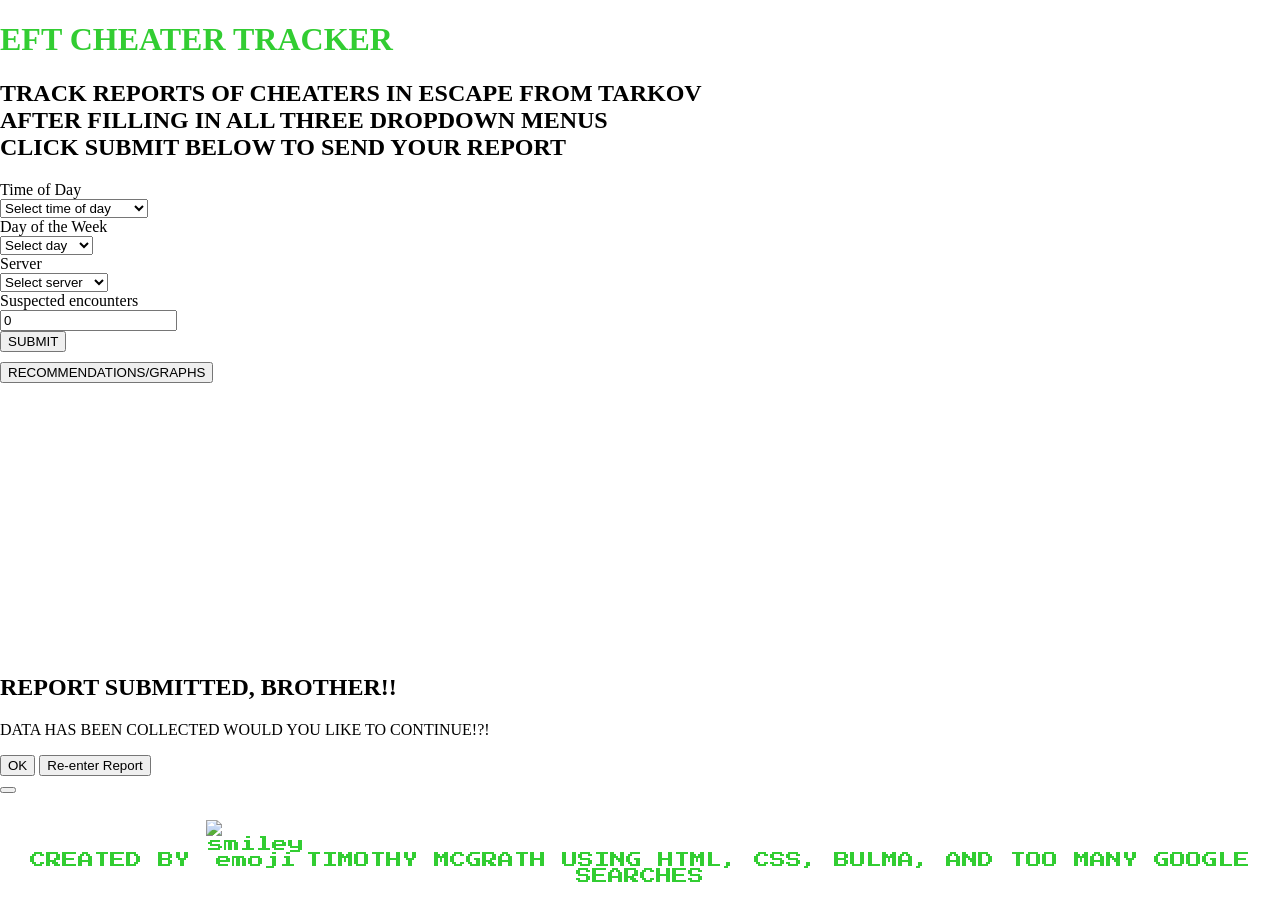
==== index.html @ 5a9f6b07 "Tushonka rebuild and save point" ====
<!DOCTYPE html>
<html lang="en">
  <head>
    <meta charset="UTF-8">
    <meta name="viewport" content="width=device-width, initial-scale=1.0">
    <title>EFT Cheater Tracker</title>
    <link rel="stylesheet" href="project.css">
    <link rel="stylesheet" href="https://cdn.jsdelivr.net/npm/bulma@1.0.2/css/bulma.min.css">
    <link href="https://fonts.googleapis.com/css2?family=Press+Start+2P&display=swap" rel="stylesheet">
    <link href="https://fonts.googleapis.com/css2?family=DotGothic16&display=swap" rel="stylesheet">

    <style>
      /* Ensuring the body takes full height and uses flexbox */
      html, body {
        height: 100%;
        margin: 0;
        display: flex;
        flex-direction: column;
        background-image: url('images/soldiers.jpg');
        background-size: cover;
        background-position: center;
      }

      .container {
        flex: 1;
        padding-bottom: 60px; 
      }

      .footer {
        background-color: transparent;
        color: #32CD32; 
        text-align: center;
        padding: 1rem 0;
        width: 100%;
        position: relative;
        bottom: 0;
        font-family: 'Press Start 2P', cursive;
      }

      .footer img {
        max-width: 100px; 
        margin-top: 10px;
      }

      /* Space between buttons */
      .control + .control {
        margin-top: 10px;
      }
    </style>
  </head>
  <body>
    <!-- Centered container with transparent background -->
    <div class="container content-box">
      <h1 class="title main-title" style="color: #32CD32;">EFT CHEATER TRACKER</h1>
      <h2 class="subtitle subtitle-text">
        <span class="larger-text">TRACK REPORTS OF CHEATERS IN ESCAPE FROM TARKOV</span>
        <br>
        <span class="button-like-text">AFTER FILLING IN ALL THREE DROPDOWN MENUS</span>
        <br>
        <span class="submit-text">CLICK <strong>SUBMIT</strong> BELOW TO SEND YOUR REPORT</span>
      </h2>

      <!-- Form for Selecting Details -->
      <form id="tracker-form">
        <!-- Time of Day -->
        <div class="field">
          <label class="label">Time of Day</label>
          <div class="control select">
            <select id="time-of-day" required>
              <option value="" disabled selected>Select time of day</option>
              <option value="0HRS-600HRS">0HRS-600HRS</option>
              <option value="700HRS-1200HRS">700HRS-1200HRS</option>
              <option value="1300HRS-1800HRS">1300HRS-18OOHRS</option>
              <option value="1900HRS-2400HRS">1900HRS-2400HRS</option>
            </select>
          </div>
        </div>

        <!-- Day of the Week -->
        <div class="field">
          <label class="label">Day of the Week</label>
          <div class="control select">
            <select id="day-of-week" required>
              <option value="" disabled selected>Select day</option>
              <option value="Monday">Monday</option>
              <option value="Tuesday">Tuesday</option>
              <option value="Wednesday">Wednesday</option>
              <option value="Thursday">Thursday</option>
              <option value="Friday">Friday</option>
              <option value="Saturday">Saturday</option>
              <option value="Sunday">Sunday</option>
            </select>
          </div>
        </div>

        <!-- Server -->
        <div class="field">
          <label class="label">Server</label>
          <div class="control select">
            <select id="server" required>
              <option value="" disabled selected>Select server</option>
              <option value="EAST">EAST</option>
              <option value="WEST">WEST</option>
              <option value="CENTRAL">CENTRAL</option>
              <option value="SOUTH">SOUTH</option>
              <option value="SOUTHEAST">SOUTHEAST</option>
              <option value="SOUTHWEST">SOUTHWEST</option>
            </select>
          </div>
        </div>

        <!-- Submit Button -->
        <div class="field">
          <label class="label" for="suspected-encounters">Suspected encounters</label>
          <div class="control">
           <input
            class="input"
            id="suspected-encounters"
            type="number"
            min="0"
            step="1"
            value="0"
            required
           >
          </div>
        </div>
        <div class="control">
          <button class="button is-black is-large" type="submit">SUBMIT</button>
        </div>

        <!-- Recommendations/Graphs Button -->
        <div class="control">
          <button class="button is-black is-large" id="recommendations-btn" type="button">RECOMMENDATIONS/GRAPHS</button>
        </div>
      </form>
    </div>

    <!-- Modal -->
    <div id="confirmation-modal" class="modal">
      <div class="modal-background"></div>
      <div class="modal-content">
        <div class="box has-text-centered">
          <h2 class="title is-4">REPORT SUBMITTED, BROTHER!!</h2>
          <p>DATA HAS BEEN COLLECTED WOULD YOU LIKE TO CONTINUE!?!</p>
          <div class="buttons is-vertical is-centered">
            <button id="close-modal" class="button is-black has-text-white">OK</button>
            <button id="reenter-report" class="button is-danger has-text-white">Re-enter Report</button>
          </div>
        </div>
      </div>
      <button class="modal-close is-large" aria-label="close"></button>
    </div>

    <script>
      document.getElementById('tracker-form').addEventListener('submit', function(event) {
        event.preventDefault();

        const time = document.getElementById('time-of-day').value;
        const day = document.getElementById('day-of-week').value;
        const server = document.getElementById('server').value;

        const suspectedEncounters = document.getElementById('suspected-encounters').valueAsNumber;

        const report = { time, day, server, suspectedEncounters };

        const results = JSON.parse(localStorage.getItem('results')) || [];
        results.push(report);
        localStorage.setItem('results', JSON.stringify(results));

        // Show the confirmation modal
        const modal = document.getElementById('confirmation-modal');
        modal.classList.add('is-active');

        // Close the modal when the user clicks "OK"
        document.getElementById('close-modal').addEventListener('click', function() {
          modal.classList.remove('is-active');
          window.location.href = 'results.html'; // Redirect to results page
        });

        // Re-enter report functionality
        document.getElementById('reenter-report').addEventListener('click', function() {
          modal.classList.remove('is-active');
          document.getElementById('tracker-form').reset(); // Reset the form
        });
      });

      // Redirect to results page when the "RECOMMENDATIONS/GRAPHS" button is clicked
      document.getElementById('recommendations-btn').addEventListener('click', function() {
        window.location.href = 'results.html'; // Redirect to results page
      });
    </script>

    <!-- Footer Section -->
    <footer class="footer">
      <div class="footer-content">
          <span class="footer-text">
              CREATED BY <img class="footer-inline-gif" src="images/smiley-emoji.gif" alt="smiley emoji">TIMOTHY MCGRATH
          </span>
          <span class="footer-credits">USING HTML, CSS, BULMA, AND TOO MANY GOOGLE SEARCHES</span>
      </div>
    </footer>
  </body>
</html>
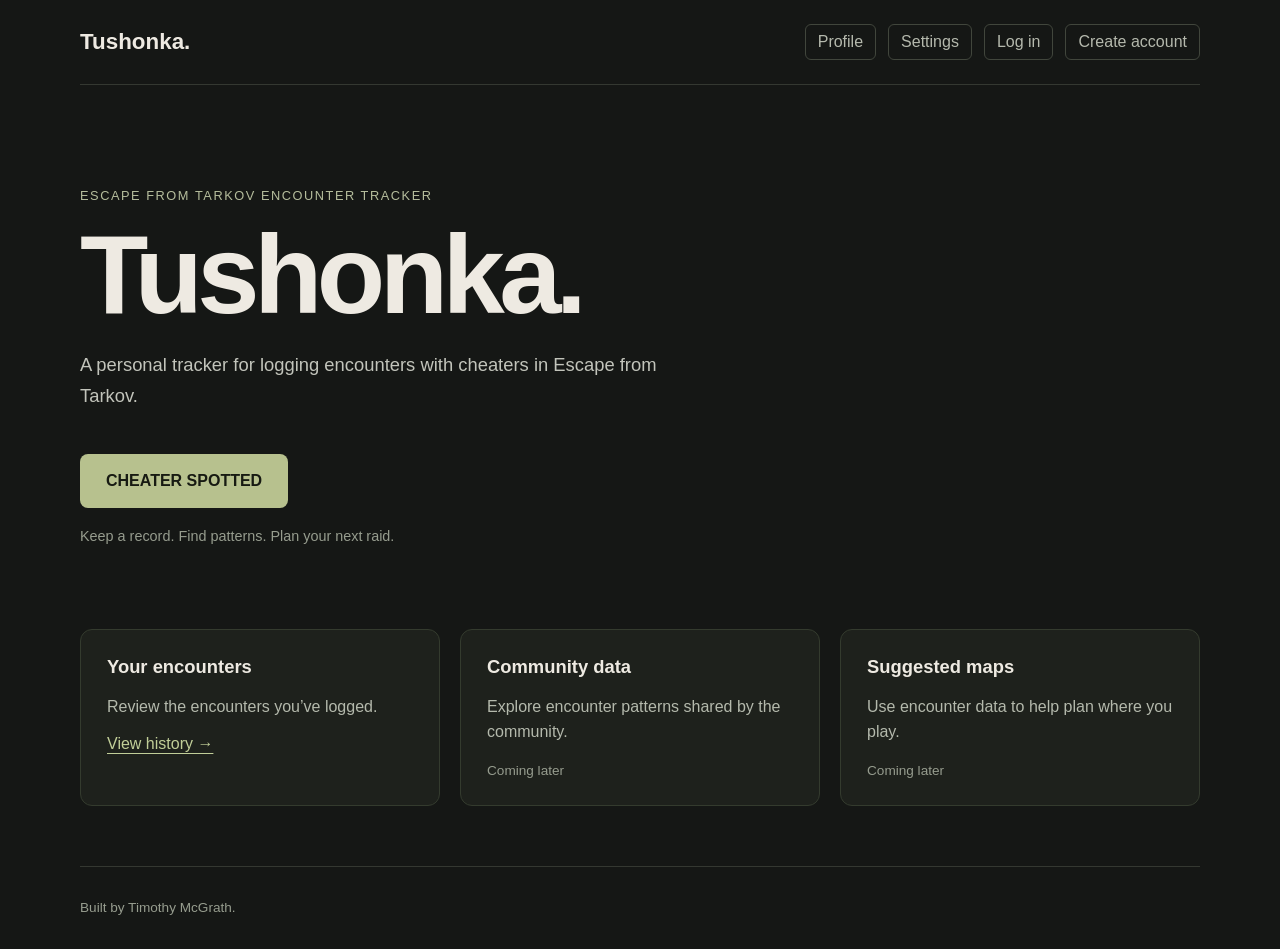
==== commit c29bddc6: "rebuilt dashboard and encounter navigation" ====
--- a/index.html
+++ b/index.html
@@ -1,203 +1,98 @@
 <!DOCTYPE html>
 <html lang="en">
-  <head>
-    <meta charset="UTF-8">
-    <meta name="viewport" content="width=device-width, initial-scale=1.0">
-    <title>EFT Cheater Tracker</title>
-    <link rel="stylesheet" href="project.css">
-    <link rel="stylesheet" href="https://cdn.jsdelivr.net/npm/bulma@1.0.2/css/bulma.min.css">
-    <link href="https://fonts.googleapis.com/css2?family=Press+Start+2P&display=swap" rel="stylesheet">
-    <link href="https://fonts.googleapis.com/css2?family=DotGothic16&display=swap" rel="stylesheet">
+<head>
+  <meta charset="UTF-8">
+  <meta name="viewport" content="width=device-width, initial-scale=1.0">
+  <title>Tushonka</title>
+  <link rel="stylesheet" href="css/app.css">
+<script src="js/app.js" defer></script>
+</head>
+<body>
+  <header class="site-header">
+    <a class="brand" href="index.html">Tushonka.</a>
 
-    <style>
-      /* Ensuring the body takes full height and uses flexbox */
-      html, body {
-        height: 100%;
-        margin: 0;
-        display: flex;
-        flex-direction: column;
-        background-image: url('images/soldiers.jpg');
-        background-size: cover;
-        background-position: center;
-      }
+    <nav class="main-nav" aria-label="Main navigation">
+      <button type="button" disabled>Profile</button>
+      <button type="button" disabled>Settings</button>
+      <button type="button" disabled>Log in</button>
+      <button type="button" disabled>Create account</button>
+    </nav>
+  </header>
 
-      .container {
-        flex: 1;
-        padding-bottom: 60px; 
-      }
+  <main>
+    <section class="hero home-section" aria-labelledby="home-title">
+      <p class="eyebrow">Escape from Tarkov encounter tracker</p>
 
-      .footer {
-        background-color: transparent;
-        color: #32CD32; 
-        text-align: center;
-        padding: 1rem 0;
-        width: 100%;
-        position: relative;
-        bottom: 0;
-        font-family: 'Press Start 2P', cursive;
-      }
+      <h1 id="home-title">Tushonka.</h1>
 
-      .footer img {
-        max-width: 100px; 
-        margin-top: 10px;
-      }
+      <p class="tagline">
+        A personal tracker for logging encounters with cheaters
+        in Escape from Tarkov.
+      </p>
 
-      /* Space between buttons */
-      .control + .control {
-        margin-top: 10px;
-      }
-    </style>
-  </head>
-  <body>
-    <!-- Centered container with transparent background -->
-    <div class="container content-box">
-      <h1 class="title main-title" style="color: #32CD32;">EFT CHEATER TRACKER</h1>
-      <h2 class="subtitle subtitle-text">
-        <span class="larger-text">TRACK REPORTS OF CHEATERS IN ESCAPE FROM TARKOV</span>
-        <br>
-        <span class="button-like-text">AFTER FILLING IN ALL THREE DROPDOWN MENUS</span>
-        <br>
-        <span class="submit-text">CLICK <strong>SUBMIT</strong> BELOW TO SEND YOUR REPORT</span>
-      </h2>
+      <button class="primary-action" id="start-encounter" type="button">
+        CHEATER SPOTTED
+        </button>
 
-      <!-- Form for Selecting Details -->
-      <form id="tracker-form">
-        <!-- Time of Day -->
-        <div class="field">
-          <label class="label">Time of Day</label>
-          <div class="control select">
-            <select id="time-of-day" required>
-              <option value="" disabled selected>Select time of day</option>
-              <option value="0HRS-600HRS">0HRS-600HRS</option>
-              <option value="700HRS-1200HRS">700HRS-1200HRS</option>
-              <option value="1300HRS-1800HRS">1300HRS-18OOHRS</option>
-              <option value="1900HRS-2400HRS">1900HRS-2400HRS</option>
-            </select>
-          </div>
-        </div>
+      <p class="supporting-text">
+        Keep a record. Find patterns. Plan your next raid.
+      </p>
+    </section>
 
-        <!-- Day of the Week -->
-        <div class="field">
-          <label class="label">Day of the Week</label>
-          <div class="control select">
-            <select id="day-of-week" required>
-              <option value="" disabled selected>Select day</option>
-              <option value="Monday">Monday</option>
-              <option value="Tuesday">Tuesday</option>
-              <option value="Wednesday">Wednesday</option>
-              <option value="Thursday">Thursday</option>
-              <option value="Friday">Friday</option>
-              <option value="Saturday">Saturday</option>
-              <option value="Sunday">Sunday</option>
-            </select>
-          </div>
-        </div>
+    <section class="overview home-section" aria-label="Explore Tushonka">
+      <article class="overview-card">
+        <h2>Your encounters</h2>
+        <p>Review the encounters you’ve logged.</p>
+        <a href="data.html">View history →</a>
+      </article>
 
-        <!-- Server -->
-        <div class="field">
-          <label class="label">Server</label>
-          <div class="control select">
-            <select id="server" required>
-              <option value="" disabled selected>Select server</option>
-              <option value="EAST">EAST</option>
-              <option value="WEST">WEST</option>
-              <option value="CENTRAL">CENTRAL</option>
-              <option value="SOUTH">SOUTH</option>
-              <option value="SOUTHEAST">SOUTHEAST</option>
-              <option value="SOUTHWEST">SOUTHWEST</option>
-            </select>
-          </div>
-        </div>
+      <article class="overview-card">
+        <h2>Community data</h2>
+        <p>Explore encounter patterns shared by the community.</p>
+        <span class="coming-soon">Coming later</span>
+      </article>
 
-        <!-- Submit Button -->
-        <div class="field">
-          <label class="label" for="suspected-encounters">Suspected encounters</label>
-          <div class="control">
-           <input
-            class="input"
-            id="suspected-encounters"
-            type="number"
-            min="0"
-            step="1"
-            value="0"
-            required
-           >
-          </div>
-        </div>
-        <div class="control">
-          <button class="button is-black is-large" type="submit">SUBMIT</button>
-        </div>
+      <article class="overview-card">
+        <h2>Suggested maps</h2>
+        <p>Use encounter data to help plan where you play.</p>
+        <span class="coming-soon">Coming later</span>
+      </article>
+    </section>
+    <section id="logging-screen" class="hero" hidden>
+      <button id="back-home" type="button">← Back to home</button>
 
-        <!-- Recommendations/Graphs Button -->
-        <div class="control">
-          <button class="button is-black is-large" id="recommendations-btn" type="button">RECOMMENDATIONS/GRAPHS</button>
-        </div>
-      </form>
-    </div>
+      <p class="eyebrow">Log an encounter</p>
+      <p id="encounter-time"></p>
 
-    <!-- Modal -->
-    <div id="confirmation-modal" class="modal">
-      <div class="modal-background"></div>
-      <div class="modal-content">
-        <div class="box has-text-centered">
-          <h2 class="title is-4">REPORT SUBMITTED, BROTHER!!</h2>
-          <p>DATA HAS BEEN COLLECTED WOULD YOU LIKE TO CONTINUE!?!</p>
-          <div class="buttons is-vertical is-centered">
-            <button id="close-modal" class="button is-black has-text-white">OK</button>
-            <button id="reenter-report" class="button is-danger has-text-white">Re-enter Report</button>
-          </div>
-        </div>
+      <div id="map-step">
+        <h2>Select your map</h2>
+        <p>Choose the PvP map where the encounter happened.</p>
+
+        <div id="map-options">
+          <button type="button" class="map-options" aria-pressed="false">
+            Customs
+          </button>
+          <button type="button" class="map-option" aria-pressed="false">
+            Woods
+          </button>
       </div>
-      <button class="modal-close is-large" aria-label="close"></button>
-    </div>
 
-    <script>
-      document.getElementById('tracker-form').addEventListener('submit', function(event) {
-        event.preventDefault();
+      <button id="continue-encounter" class="primary-action" type="button" disabled>
+        Continue
+      </button>
+      </div>
 
-        const time = document.getElementById('time-of-day').value;
-        const day = document.getElementById('day-of-week').value;
-        const server = document.getElementById('server').value;
+      <div id="server-step" hidden>
+        <h2 id="server-heading" tabindex="-1">Select your server region</h2>
+        <p id="selceted-map-summary"></p>
+        <p>Server Options will be added next.</p>
+        <button id="back-map" type="button">Back to maps</button>
+      </div>
+    </section>
+  </main>
 
-        const suspectedEncounters = document.getElementById('suspected-encounters').valueAsNumber;
-
-        const report = { time, day, server, suspectedEncounters };
-
-        const results = JSON.parse(localStorage.getItem('results')) || [];
-        results.push(report);
-        localStorage.setItem('results', JSON.stringify(results));
-
-        // Show the confirmation modal
-        const modal = document.getElementById('confirmation-modal');
-        modal.classList.add('is-active');
-
-        // Close the modal when the user clicks "OK"
-        document.getElementById('close-modal').addEventListener('click', function() {
-          modal.classList.remove('is-active');
-          window.location.href = 'results.html'; // Redirect to results page
-        });
-
-        // Re-enter report functionality
-        document.getElementById('reenter-report').addEventListener('click', function() {
-          modal.classList.remove('is-active');
-          document.getElementById('tracker-form').reset(); // Reset the form
-        });
-      });
-
-      // Redirect to results page when the "RECOMMENDATIONS/GRAPHS" button is clicked
-      document.getElementById('recommendations-btn').addEventListener('click', function() {
-        window.location.href = 'results.html'; // Redirect to results page
-      });
-    </script>
-
-    <!-- Footer Section -->
-    <footer class="footer">
-      <div class="footer-content">
-          <span class="footer-text">
-              CREATED BY <img class="footer-inline-gif" src="images/smiley-emoji.gif" alt="smiley emoji">TIMOTHY MCGRATH
-          </span>
-          <span class="footer-credits">USING HTML, CSS, BULMA, AND TOO MANY GOOGLE SEARCHES</span>
-      </div>
-    </footer>
-  </body>
+  <footer class="site-footer">
+    <p>Built by Timothy McGrath.</p>
+  </footer>
+</body>
 </html>
--- a/css/app.css
+++ b/css/app.css
@@ -0,0 +1,203 @@
+:root {
+  color-scheme: dark;
+  font-family: Arial, sans-serif;
+  color: #eeeae2;
+  background: #151715;
+}
+
+* {
+  box-sizing: border-box;
+}
+
+body {
+  margin: 0;
+  min-height: 100vh;
+}
+
+a {
+  color: inherit;
+}
+
+button {
+  font: inherit;
+}
+
+.site-header,
+main,
+.site-footer {
+  width: min(1120px, 100% - 40px);
+  margin-inline: auto;
+}
+
+.site-header {
+  display: flex;
+  justify-content: space-between;
+  align-items: center;
+  gap: 24px;
+  padding-block: 24px;
+  border-bottom: 1px solid #343831;
+}
+
+.brand {
+  font-size: 1.4rem;
+  font-weight: 700;
+  text-decoration: none;
+}
+
+.main-nav {
+  display: flex;
+  flex-wrap: wrap;
+  gap: 12px;
+}
+
+.main-nav button {
+  padding: 8px 12px;
+  color: #b5b9ad;
+  background: transparent;
+  border: 1px solid #41463c;
+  border-radius: 6px;
+}
+
+.hero {
+  max-width: 780px;
+  padding-block: 90px 70px;
+}
+
+.eyebrow {
+  color: #b5bd9c;
+  font-size: 0.8rem;
+  letter-spacing: 0.12em;
+  text-transform: uppercase;
+}
+
+h1 {
+  margin: 16px 0;
+  font-size: clamp(3.5rem, 10vw, 7rem);
+  line-height: 1;
+  letter-spacing: -0.05em;
+}
+
+.tagline {
+  max-width: 580px;
+  color: #c2c4bb;
+  font-size: 1.15rem;
+  line-height: 1.7;
+}
+
+.primary-action {
+  margin-top: 24px;
+  padding: 18px 26px;
+  color: #171a12;
+  background: #b7c18e;
+  border: 0;
+  border-radius: 8px;
+  font-weight: 700;
+}
+
+button:disabled {
+  cursor: not-allowed;
+}
+
+.supporting-text {
+  margin-top: 20px;
+  color: #969c8e;
+  font-size: 0.9rem;
+}
+
+.overview {
+  display: grid;
+  grid-template-columns: repeat(3, minmax(0, 1fr));
+  gap: 20px;
+  padding-bottom: 60px;
+}
+
+.overview-card {
+  padding: 26px;
+  background: #1e211c;
+  border: 1px solid #343b2e;
+  border-radius: 12px;
+}
+
+.overview-card h2 {
+  margin-top: 0;
+  font-size: 1.15rem;
+}
+
+.overview-card p {
+  color: #b4b9ac;
+  line-height: 1.6;
+}
+
+.overview-card a {
+  color: #c1ce98;
+  text-underline-offset: 4px;
+}
+
+.coming-soon {
+  color: #969c8e;
+  font-size: 0.85rem;
+}
+
+.site-footer {
+  padding-block: 20px;
+  color: #969c8e;
+  border-top: 1px solid #343831;
+  font-size: 0.85rem;
+}
+
+a:focus-visible,
+button:focus-visible {
+  outline: 2px solid #c1ce98;
+  outline-offset: 5px;
+}
+
+@media (max-width: 700px) {
+  .site-header {
+    flex-direction: column;
+    align-items: flex-start;
+  }
+
+  .hero {
+    padding-block: 60px 40px;
+  }
+
+  .overview {
+    grid-template-columns: 1fr;
+  }
+}
+
+  [hidden] {
+    display: none !important;
+  }
+
+  button:not(:disabled) {
+    cursor: pointer;
+  }
+
+#map-options {
+  display: grid;
+  grid-template-columns: repeat(auto-fit, minmax(150px, 1fr));
+  gap: 12px;
+  margin-top: 24px;
+}
+
+.map-option {
+  padding: 16px;
+  color: #eeeae2;
+  background: #1e211c;
+  border: 1px solid #41463c;
+  border-radius: 8px;
+}
+
+.map-option:hover {
+  background: #343b2e;
+}
+
+.map-option[aria-pressed="true"] {
+  color: #171a12;
+  background: #b7c18e;
+}
+
+.primary-action:disabled {
+  opacity: 0.45;
+}
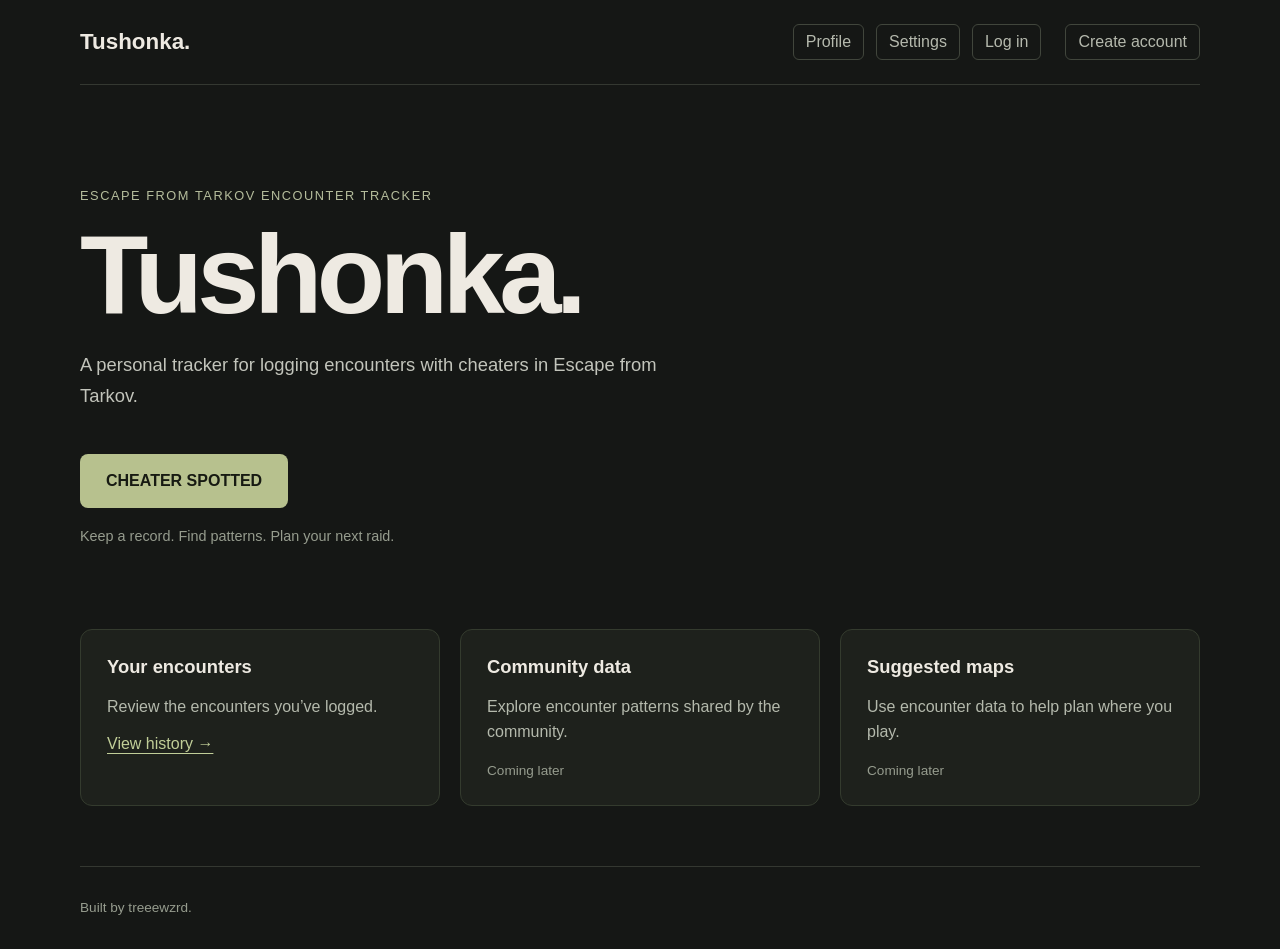
==== commit 88115222: "Add backend from bashton and connect backend/frontend rework" ====
--- a/index.html
+++ b/index.html
@@ -14,12 +14,45 @@
     <nav class="main-nav" aria-label="Main navigation">
       <button type="button" disabled>Profile</button>
       <button type="button" disabled>Settings</button>
-      <button type="button" disabled>Log in</button>
+      <button id="show-login" type="button">Log in</button>
+      <button id="logout" type="button" hidden>Log out</button>
+      <span id="auth-status" role="status"></span>
       <button type="button" disabled>Create account</button>
     </nav>
   </header>
 
   <main>
+    <section id="login-screen" class="hero" aria-labelledby="login-heading" hidden>
+      <h2 id="login-heading">Log in</h2>
+
+      <form id="login-form">
+        <p>
+          <label for="login-username">Username</label>
+          <input
+            id="login-username"
+            name="username"
+            autocomplete="username"
+            required
+          >
+        </p>
+
+        <p>
+          <label for="login-password">Password</label>
+          <input
+            id="login-password"
+            name="password"
+            type="password"
+            autocomplete="current-password"
+            required
+          >
+        </p>
+
+        <p id="login-message" role="status"></p>
+
+        <button id="submit-login" type="submit">Log in</button>
+        <button id="cancel-login" type="button">Cancel</button>
+      </form>
+    </section>
     <section class="hero home-section" aria-labelledby="home-title">
       <p class="eyebrow">Escape from Tarkov encounter tracker</p>
 
@@ -69,7 +102,7 @@
         <p>Choose the PvP map where the encounter happened.</p>
 
         <div id="map-options">
-          <button type="button" class="map-options" aria-pressed="false">
+          <button type="button" class="map-option" aria-pressed="false">
             Customs
           </button>
           <button type="button" class="map-option" aria-pressed="false">
@@ -84,7 +117,7 @@
 
       <div id="server-step" hidden>
         <h2 id="server-heading" tabindex="-1">Select your server region</h2>
-        <p id="selceted-map-summary"></p>
+        <p id="selected-map-summary"></p>
         <p>Server Options will be added next.</p>
         <button id="back-map" type="button">Back to maps</button>
       </div>
@@ -92,7 +125,7 @@
   </main>
 
   <footer class="site-footer">
-    <p>Built by Timothy McGrath.</p>
+    <p>Built by treeewzrd.</p>
   </footer>
 </body>
 </html>
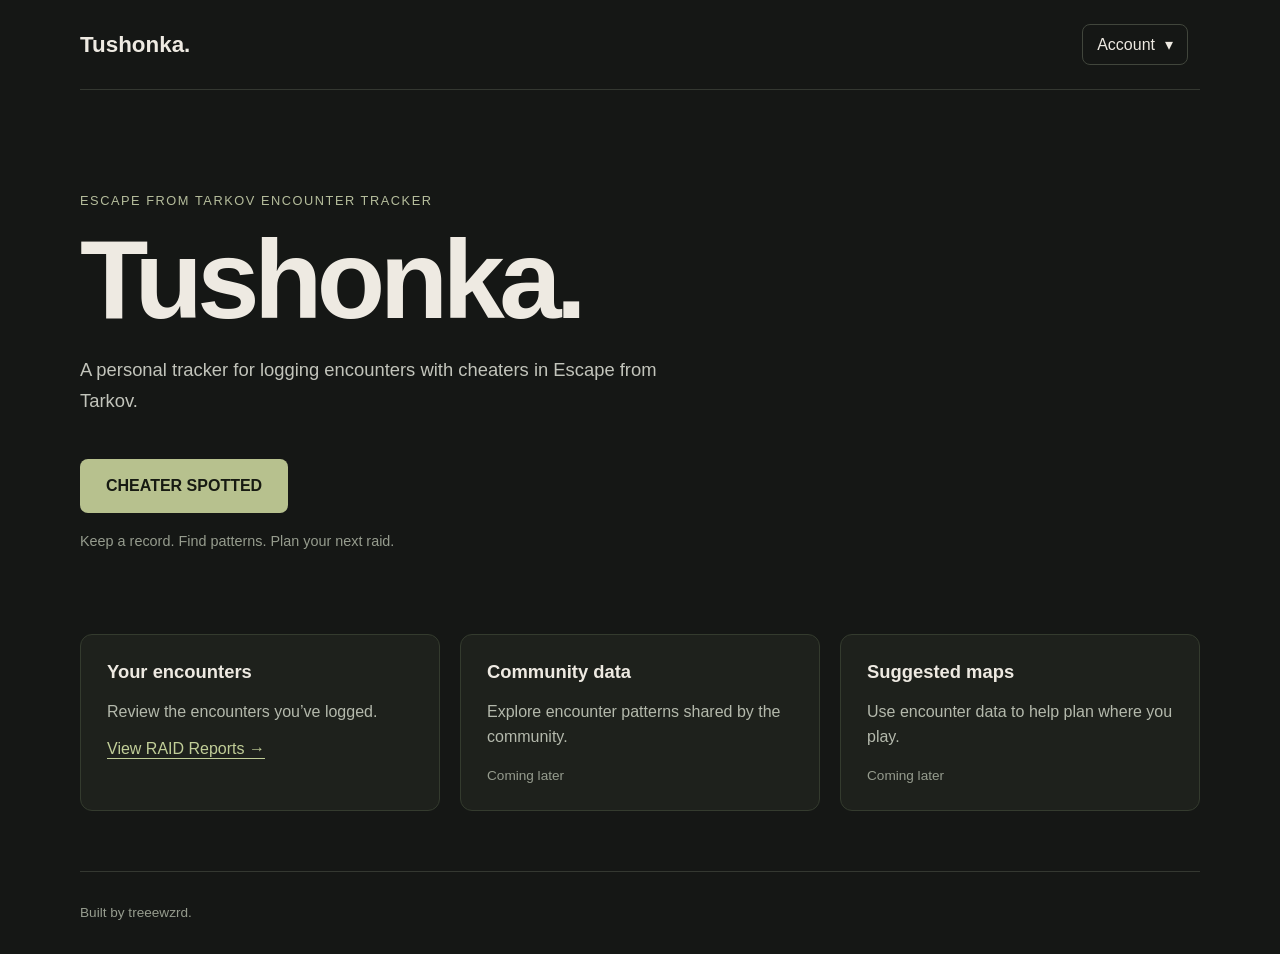
==== commit ce1b22eb: "added create account, password confirmation on account creation, navigation on account creation. rep" ====
--- a/index.html
+++ b/index.html
@@ -5,20 +5,36 @@
   <meta name="viewport" content="width=device-width, initial-scale=1.0">
   <title>Tushonka</title>
   <link rel="stylesheet" href="css/app.css">
-<script src="js/app.js" defer></script>
+<script type="module" src="js/app.js"></script>
 </head>
 <body>
   <header class="site-header">
     <a class="brand" href="index.html">Tushonka.</a>
 
-    <nav class="main-nav" aria-label="Main navigation">
-      <button type="button" disabled>Profile</button>
-      <button type="button" disabled>Settings</button>
+    <nav class="main-nav" aria-label="Account navigation">
+  <details id="account-dropdown" class="account-dropdown">
+    <summary id="account-trigger">
+      <span id="account-label">Account</span>
+      <span aria-hidden="true">▾</span>
+    </summary>
+
+    <div class="account-options">
       <button id="show-login" type="button">Log in</button>
+      <button id="create-account" type="button">Create account</button>
+
+      <div id="signed-in-options" hidden>
+        <a href="data.html">Recent Raid Reports</a>
+        <button type="button" disabled>Personal Data — Coming later</button>
+        <button type="button" disabled>Global Data — Coming later</button>
+      </div>
+
+      <button type="button" disabled>Settings — Coming later</button>
       <button id="logout" type="button" hidden>Log out</button>
-      <span id="auth-status" role="status"></span>
-      <button type="button" disabled>Create account</button>
-    </nav>
+    </div>
+  </details>
+
+  <span id="auth-status" role="status"></span>
+</nav>
   </header>
 
   <main>
@@ -45,8 +61,18 @@
             autocomplete="current-password"
             required
           >
-        </p>
-
+      </p>
+        <p id="confirm-password-field" hidden>
+          <label for="confirm-password">Confirm password</label>
+          <input
+          id="confirm-password"
+          name="confirm-password"
+          type="password"
+          autocomplete="new-password"
+          maxlength="128"
+          disabled
+        >
+      </p>
         <p id="login-message" role="status"></p>
 
         <button id="submit-login" type="submit">Log in</button>
@@ -76,7 +102,7 @@
       <article class="overview-card">
         <h2>Your encounters</h2>
         <p>Review the encounters you’ve logged.</p>
-        <a href="data.html">View history →</a>
+        <a href="data.html">View RAID Reports →</a>
       </article>
 
       <article class="overview-card">
@@ -110,17 +136,71 @@
           </button>
       </div>
 
-      <button id="continue-encounter" class="primary-action" type="button" disabled>
-        Continue
-      </button>
+          <button id="continue-encounter" class="primary-action" type="button" disabled>
+            Continue
+          </button>
       </div>
 
       <div id="server-step" hidden>
         <h2 id="server-heading" tabindex="-1">Select your server region</h2>
         <p id="selected-map-summary"></p>
-        <p>Server Options will be added next.</p>
+        <div id="server-area-options"></div>
+
+        <div id="server-region-picker" hidden>
+          <h3 id="server-area-heading" tabindex="-1"></h3>
+        <div id="server-region-options"></div>
+          <button id="back-server-areas" type="button">Back to areas</button>
+      </div>
+
+        <p id="selected-server-summary" role="status"></p>
+        <button id="continue-server" class="primary-action" type="button" disabled>
+          Continue
+        </button>
+
         <button id="back-map" type="button">Back to maps</button>
       </div>
+
+      <div id="game-time-step" hidden>
+        <h2 id="game-time-heading" tabindex="-1">Select in-game time</h2>
+        <p>Day or Night raid?</p>
+
+        <div id="game-time-options">
+          <button type="button" class="map-option"
+          data-game-time="day" aria-pressed="false">Day</button>
+          <button type="button" class="map-option"
+          data-game-time="night" aria-pressed="false">Night</button>
+        </div>
+        <button id="continue-game-time" class="primary-action" type="button" disabled>
+          Review encounter
+        </button>
+        <button id="back-server" type="button">Back</button>
+
+      </div>
+
+      <div id="review-step" hidden>
+        <h2 id="review-heading" tabindex="-1">Review encounter</h2>
+        <dl>
+          <dt>Map</dt>
+          <dd id="review-map"></dd>
+
+          <dt>Server region</dt>
+          <dd id="review-region"></dd>
+
+          <dt>In-game time</dt>
+          <dd id="review-game-time"></dd>
+
+          <dt>Encounter time</dt>
+          <dd id="review-occurred-at"></dd>
+        </dl>
+
+        <p id="save-message" role="status"></p>
+        <button id="save-encounter" class="primary-action" type="button" disabled>
+          Save encounter
+        </button>
+
+        <button id="back-game-time" type="button">Back</button>
+      </div>
+
     </section>
   </main>
 
--- a/css/app.css
+++ b/css/app.css
@@ -201,3 +201,71 @@
 .primary-action:disabled {
   opacity: 0.45;
 }
+
+.account-dropdown {
+  position: relative;
+}
+
+.account-dropdown summary {
+  display: flex;
+  align-items: center;
+  gap: 10px;
+  padding: 10px 14px;
+  border: 1px solid #41463c;
+  border-radius: 8px;
+  cursor: pointer;
+  list-style: none;
+}
+
+.account-dropdown summary::-webkit-details-marker {
+  display: none;
+}
+
+.account-dropdown summary:focus-visible {
+  outline: 2px solid #c1ce98;
+  outline-offset: 5px;
+}
+
+.account-options {
+  position: absolute;
+  top: calc(100% + 8px);
+  right: 0;
+  z-index: 20;
+  width: 280px;
+  max-width: calc(100vw - 40px);
+  padding: 8px;
+  background: #1e211c;
+  border: 1px solid #41463c;
+  border-radius: 8px;
+  box-shadow: 0 10px 30px #0008;
+}
+
+.account-options button,
+.account-options a {
+  display: block;
+  width: 100%;
+  padding: 12px;
+  text-align: left;
+  white-space: normal;
+  text-decoration: none;
+  color: inherit;
+  background: transparent;
+  border: 0;
+  border-radius: 4px;
+}
+
+.account-options button:disabled {
+  opacity: 0.5;
+}
+
+.account-options a:hover,
+.account-options button:not(:disabled):hover {
+  background: #343b2e;
+}
+
+@media (max-width: 700px) {
+  .account-options {
+    right: auto;
+    left: 0;
+  }
+}
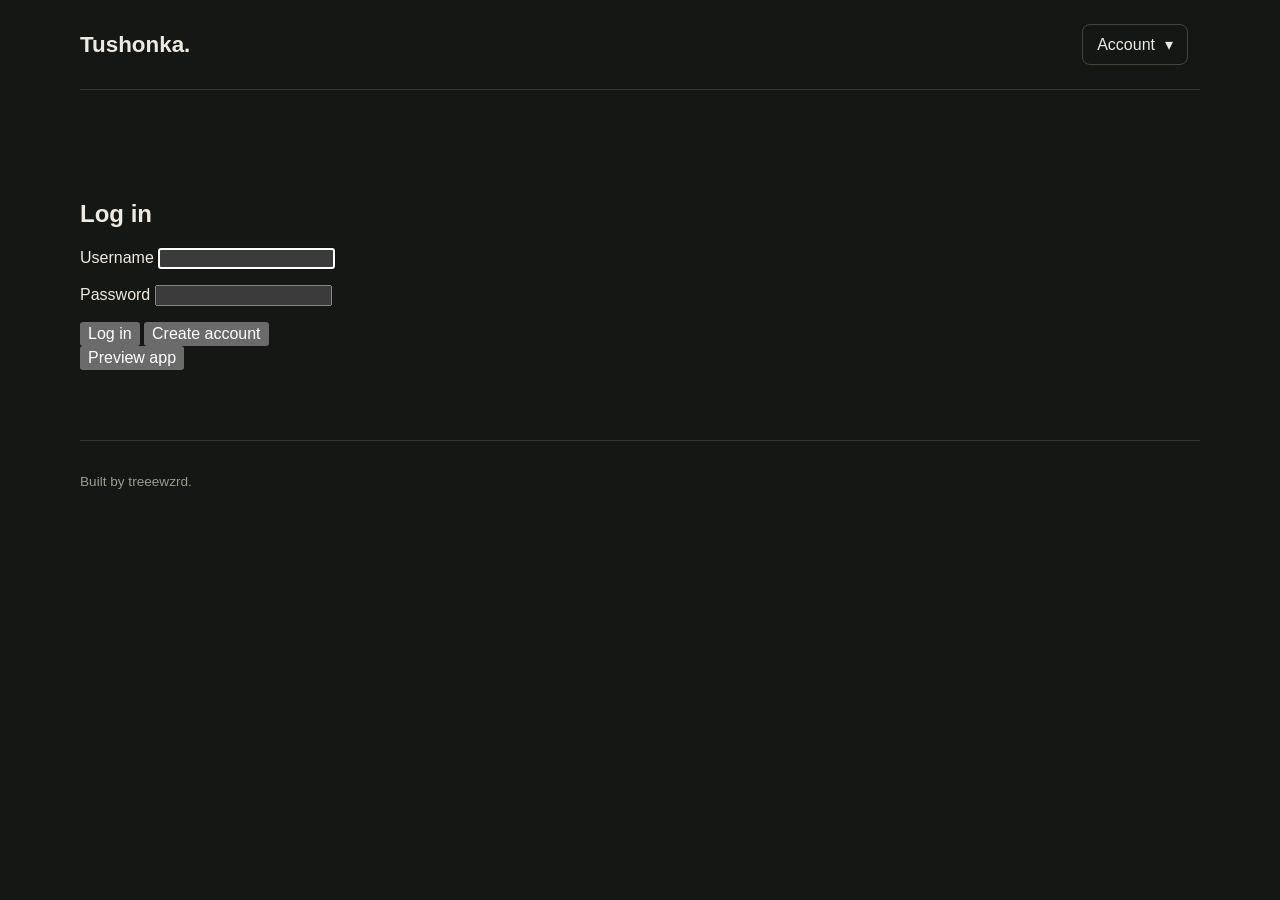
==== commit 2dcad3cf: "preview access and excess buttons removed from encounter entry" ====
--- a/index.html
+++ b/index.html
@@ -9,7 +9,7 @@
 </head>
 <body>
   <header class="site-header">
-    <a class="brand" href="index.html">Tushonka.</a>
+    <a id="home-link" class="brand" href="index.html">Tushonka.</a>
 
     <nav class="main-nav" aria-label="Account navigation">
   <details id="account-dropdown" class="account-dropdown">
@@ -38,6 +38,10 @@
   </header>
 
   <main>
+   <p id="preview-notice" role="status" hidden>
+  Preview mode — explore the app and create an encounter.
+  An account is required to save reports and view personal history and statistics.
+   </p>
     <section id="login-screen" class="hero" aria-labelledby="login-heading" hidden>
       <h2 id="login-heading">Log in</h2>
 
@@ -75,11 +79,14 @@
       </p>
         <p id="login-message" role="status"></p>
 
-        <button id="submit-login" type="submit">Log in</button>
-        <button id="cancel-login" type="button">Cancel</button>
+       <button id="submit-login" type="submit">Log in</button>
+      <button id="switch-auth-mode" type="button">Create account</button>
       </form>
-    </section>
-    <section class="hero home-section" aria-labelledby="home-title">
+      <button id="preview-app" type="button" disabled>
+        Preview app
+      </button>
+    </section>
+    <section class="hero home-section" aria-labelledby="home-title" hidden>
       <p class="eyebrow">Escape from Tarkov encounter tracker</p>
 
       <h1 id="home-title">Tushonka.</h1>
@@ -98,7 +105,7 @@
       </p>
     </section>
 
-    <section class="overview home-section" aria-label="Explore Tushonka">
+    <section class="overview home-section" aria-label="Explore Tushonka" hidden>
       <article class="overview-card">
         <h2>Your encounters</h2>
         <p>Review the encounters you’ve logged.</p>
@@ -118,13 +125,12 @@
       </article>
     </section>
     <section id="logging-screen" class="hero" hidden>
-      <button id="back-home" type="button">← Back to home</button>
 
       <p class="eyebrow">Log an encounter</p>
       <p id="encounter-time"></p>
 
       <div id="map-step">
-        <h2>Select your map</h2>
+        <h2 id="map-heading" tabindex="-1">Select your map</h2>
         <p>Choose the PvP map where the encounter happened.</p>
 
         <div id="map-options">
@@ -136,9 +142,6 @@
           </button>
       </div>
 
-          <button id="continue-encounter" class="primary-action" type="button" disabled>
-            Continue
-          </button>
       </div>
 
       <div id="server-step" hidden>
@@ -149,15 +152,10 @@
         <div id="server-region-picker" hidden>
           <h3 id="server-area-heading" tabindex="-1"></h3>
         <div id="server-region-options"></div>
-          <button id="back-server-areas" type="button">Back to areas</button>
       </div>
 
         <p id="selected-server-summary" role="status"></p>
-        <button id="continue-server" class="primary-action" type="button" disabled>
-          Continue
-        </button>
-
-        <button id="back-map" type="button">Back to maps</button>
+
       </div>
 
       <div id="game-time-step" hidden>
@@ -170,10 +168,6 @@
           <button type="button" class="map-option"
           data-game-time="night" aria-pressed="false">Night</button>
         </div>
-        <button id="continue-game-time" class="primary-action" type="button" disabled>
-          Review encounter
-        </button>
-        <button id="back-server" type="button">Back</button>
 
       </div>
 
@@ -195,12 +189,19 @@
 
         <p id="save-message" role="status"></p>
         <button id="save-encounter" class="primary-action" type="button" disabled>
-          Save encounter
+          SUBMIT REPORT
         </button>
-
-        <button id="back-game-time" type="button">Back</button>
-      </div>
-
+      </div>
+        <div class="encounter-navigation">
+          <button id="encounter-back" class="primary-action"
+                  type="button" aria-label="Previous encounter step" hidden>
+            ← Back
+          </button>
+
+          <button id="back-home" class="primary-action" type="button">
+            Cancel entry
+          </button>
+        </div>
     </section>
   </main>
 
--- a/css/app.css
+++ b/css/app.css
@@ -269,3 +269,9 @@
     left: 0;
   }
 }
+
+.encounter-navigation {
+  display: flex;
+  flex-wrap: wrap;
+  gap: 12px;
+}
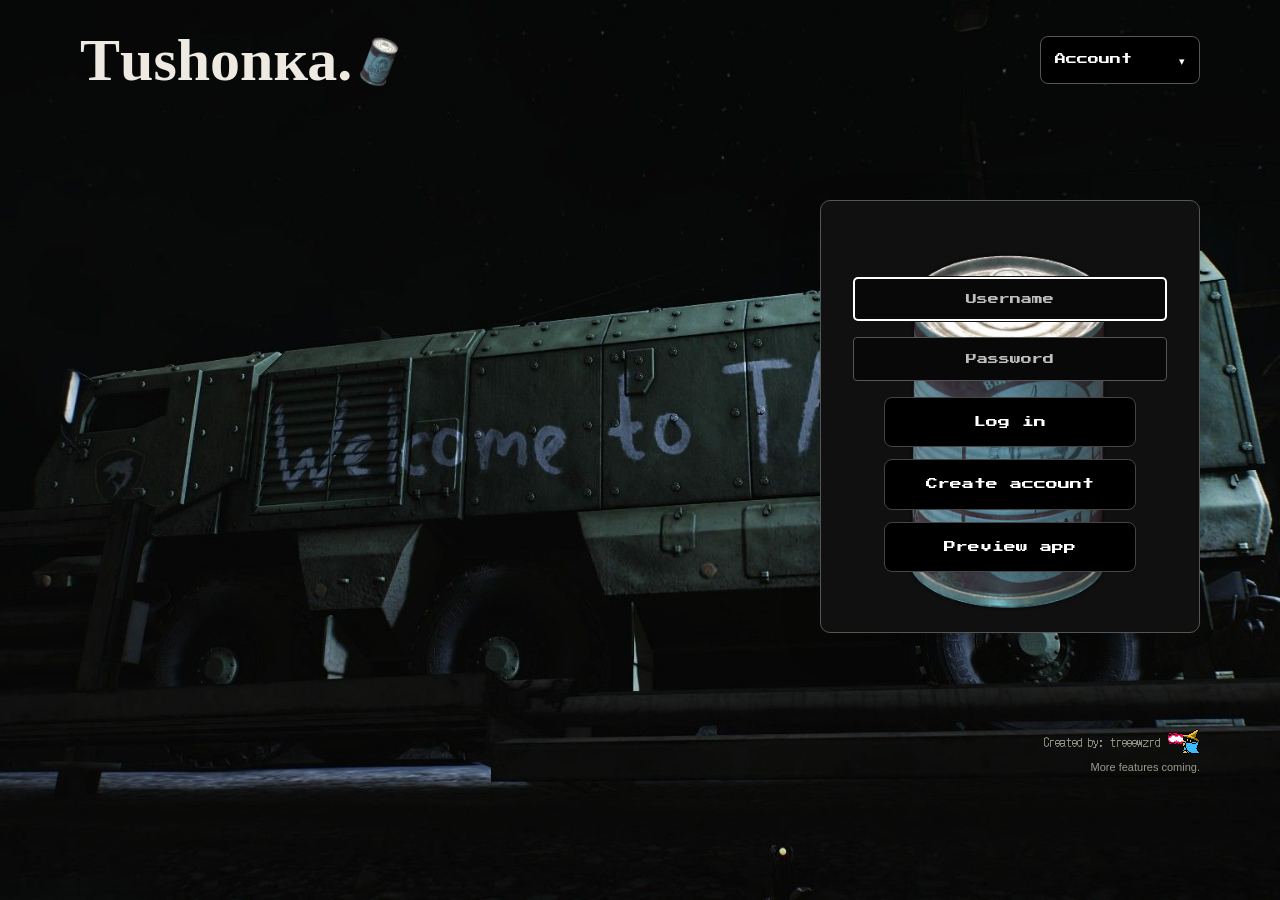
==== commit 153ba2a8: "images and styling, alot of styling, simplified personal statistics and added to future development" ====
--- a/index.html
+++ b/index.html
@@ -4,12 +4,19 @@
   <meta charset="UTF-8">
   <meta name="viewport" content="width=device-width, initial-scale=1.0">
   <title>Tushonka</title>
+    <link href="https://fonts.googleapis.com/css2?family=Press+Start+2P&family=DotGothic16&display=swap" rel="stylesheet">
   <link rel="stylesheet" href="css/app.css">
 <script type="module" src="js/app.js"></script>
 </head>
 <body>
   <header class="site-header">
-    <a id="home-link" class="brand" href="index.html">Tushonka.</a>
+    <p id="preview-notice" role="status" hidden>
+      <strong>Preview mode</strong> — Log in or create an account to save reports.
+    </p>
+  <a id="home-link" class="brand" href="index.html" aria-label="Tushonka home">
+  <span lang="ru">Тushonка.</span>
+  <img src="images/can of tushonka big.webp" alt="" width="56" height="56">
+</a>
 
     <nav class="main-nav" aria-label="Account navigation">
   <details id="account-dropdown" class="account-dropdown">
@@ -19,37 +26,37 @@
     </summary>
 
     <div class="account-options">
-      <button id="show-login" type="button">Log in</button>
-      <button id="create-account" type="button">Create account</button>
-
-      <div id="signed-in-options" hidden>
-        <a href="data.html">Recent Raid Reports</a>
-        <button type="button" disabled>Personal Data — Coming later</button>
-        <button type="button" disabled>Global Data — Coming later</button>
-      </div>
-
-      <button type="button" disabled>Settings — Coming later</button>
-      <button id="logout" type="button" hidden>Log out</button>
+      <div class="account-navigation">
+        <a href="index.html" data-account-screen="home">Dashboard</a>
+        <a href="index.html?log=1" data-account-screen="encounter">Log Encounter</a>
+        <a href="data.html">Recent Raids</a>
+        <a href="results.html">Your Statistics</a>
+      </div>
+      <div class="account-actions">
+        <button id="show-login" type="button">Log in</button>
+        <button id="create-account" type="button">Create account</button>
+        <div id="signed-in-options" hidden>
+          <button id="logout" type="button" hidden>Log out</button>
+        </div>
+      </div>
     </div>
   </details>
 
-  <span id="auth-status" role="status"></span>
 </nav>
+    <span id="auth-status" role="status" aria-live="polite"></span>
   </header>
 
   <main>
-   <p id="preview-notice" role="status" hidden>
-  Preview mode — explore the app and create an encounter.
-  An account is required to save reports and view personal history and statistics.
-   </p>
+
     <section id="login-screen" class="hero" aria-labelledby="login-heading" hidden>
-      <h2 id="login-heading">Log in</h2>
+      <h2 id="login-heading" class="visually-hidden">Log in</h2>
 
       <form id="login-form">
         <p>
-          <label for="login-username">Username</label>
+          <label for="login-username" class="visually-hidden">Username</label>
           <input
             id="login-username"
+            placeholder="Username"
             name="username"
             autocomplete="username"
             required
@@ -57,9 +64,10 @@
         </p>
 
         <p>
-          <label for="login-password">Password</label>
+          <label for="login-password" class="visually-hidden">Password</label>
           <input
             id="login-password"
+            placeholder="Password"
             name="password"
             type="password"
             autocomplete="current-password"
@@ -67,10 +75,11 @@
           >
       </p>
         <p id="confirm-password-field" hidden>
-          <label for="confirm-password">Confirm password</label>
+          <label for="confirm-password" class="visually-hidden">Confirm password</label>
           <input
           id="confirm-password"
-          name="confirm-password"
+          placeholder="Confirm password"
+            name="confirm-password"
           type="password"
           autocomplete="new-password"
           maxlength="128"
@@ -86,24 +95,20 @@
         Preview app
       </button>
     </section>
+    <div class="dashboard-feature-row">
     <section class="hero home-section" aria-labelledby="home-title" hidden>
-      <p class="eyebrow">Escape from Tarkov encounter tracker</p>
-
-      <h1 id="home-title">Tushonka.</h1>
-
-      <p class="tagline">
-        A personal tracker for logging encounters with cheaters
-        in Escape from Tarkov.
-      </p>
-
-      <button class="primary-action" id="start-encounter" type="button">
-        CHEATER SPOTTED
-        </button>
-
-      <p class="supporting-text">
-        Keep a record. Find patterns. Plan your next raid.
-      </p>
-    </section>
+      <h1 id="home-title" class="dashboard-title">
+        <span lang="ru">Тushonка.</span>
+        <img src="images/can of tushonka big.webp" alt="" width="64" height="64">
+      </h1>
+      <p class="tagline">Keep a record. Find patterns. Plan your next raid.</p>
+    </section>
+    <div class="dashboard-report-action home-section" hidden>
+      <button id="start-encounter" class="report-image-button" type="button" aria-label="Report encounter">
+        <img src="images/report-encounter-button.png" alt="" width="1122" height="1402">
+      </button>
+    </div>
+    </div>
 
     <section class="overview home-section" aria-label="Explore Tushonka" hidden>
       <article class="overview-card">
@@ -133,15 +138,19 @@
         <h2 id="map-heading" tabindex="-1">Select your map</h2>
         <p>Choose the PvP map where the encounter happened.</p>
 
-        <div id="map-options">
-          <button type="button" class="map-option" aria-pressed="false">
-            Customs
-          </button>
-          <button type="button" class="map-option" aria-pressed="false">
-            Woods
-          </button>
-      </div>
-
+                <div id="map-options">
+          <button type="button" class="map-option" aria-pressed="false">Customs</button>
+          <button type="button" class="map-option" aria-pressed="false">Factory</button>
+          <button type="button" class="map-option" aria-pressed="false">Ground Zero</button>
+          <button type="button" class="map-option" aria-pressed="false">Interchange</button>
+          <button type="button" class="map-option" aria-pressed="false">Lighthouse</button>
+          <button type="button" class="map-option" aria-pressed="false">Reserve</button>
+          <button type="button" class="map-option" aria-pressed="false">Shoreline</button>
+          <button type="button" class="map-option" aria-pressed="false">Streets of Tarkov</button>
+          <button type="button" class="map-option" aria-pressed="false">The Lab</button>
+          <button type="button" class="map-option" aria-pressed="false">The Labyrinth</button>
+          <button type="button" class="map-option" aria-pressed="false">Woods</button>
+        </div>
       </div>
 
       <div id="server-step" hidden>
@@ -206,7 +215,11 @@
   </main>
 
   <footer class="site-footer">
-    <p>Built by treeewzrd.</p>
+    <p class="creator-credit">
+      Created by: treeewzrd
+      <img src="images/blackmagemagic.gif" alt="" width="32" height="32">
+    </p>
+    <p class="release-note">More features coming.</p>
   </footer>
 </body>
 </html>
--- a/css/app.css
+++ b/css/app.css
@@ -30,8 +30,8 @@
 }
 
 .site-header {
-  display: flex;
-  justify-content: space-between;
+  display: grid;
+  grid-template-columns: minmax(0, 1fr) auto;
   align-items: center;
   gap: 24px;
   padding-block: 24px;
@@ -45,9 +45,9 @@
 }
 
 .main-nav {
-  display: flex;
-  flex-wrap: wrap;
-  gap: 12px;
+  grid-column: 2;
+  justify-self: end;
+  min-width: 0;
 }
 
 .main-nav button {
@@ -87,11 +87,13 @@
 .primary-action {
   margin-top: 24px;
   padding: 18px 26px;
-  color: #171a12;
-  background: #b7c18e;
-  border: 0;
-  border-radius: 8px;
-  font-weight: 700;
+  color: #fff;
+  background: #000;
+  border: 1px solid #555;
+  border-radius: 8px;
+  font-family: 'Press Start 2P', sans-serif;
+  font-size: 12px;
+  line-height: 1.8;
 }
 
 button:disabled {
@@ -113,29 +115,40 @@
 
 .overview-card {
   padding: 26px;
-  background: #1e211c;
-  border: 1px solid #343b2e;
-  border-radius: 12px;
+  background: #000c;
+  border: 1px solid #ffffff30;
+  border-radius: 8px;
 }
 
 .overview-card h2 {
   margin-top: 0;
-  font-size: 1.15rem;
+  font-size: 13px;
+  line-height: 1.9;
 }
 
 .overview-card p {
-  color: #b4b9ac;
-  line-height: 1.6;
+  color: #ddd;
+  font-size: 11px;
+  line-height: 1.9;
 }
 
 .overview-card a {
-  color: #c1ce98;
-  text-underline-offset: 4px;
+  display: inline-block;
+  padding: 14px;
+  margin-top: 12px;
+  color: #fff;
+  background: #000;
+  border: 1px solid #555;
+  border-radius: 8px;
+  text-decoration: none;
+  font-size: 11px;
+  line-height: 1.8;
 }
 
 .coming-soon {
-  color: #969c8e;
-  font-size: 0.85rem;
+  color: #aaa;
+  font-size: 10px;
+  line-height: 1.9;
 }
 
 .site-footer {
@@ -210,8 +223,16 @@
   display: flex;
   align-items: center;
   gap: 10px;
-  padding: 10px 14px;
-  border: 1px solid #41463c;
+  justify-content: space-between;
+  width: 160px;
+  min-height: 48px;
+  padding: 12px 14px;
+  color: #fff;
+  background: #000;
+  font-family: 'Press Start 2P', sans-serif;
+  font-size: 11px;
+  line-height: 1.7;
+  border: 1px solid #555;
   border-radius: 8px;
   cursor: pointer;
   list-style: none;
@@ -234,8 +255,9 @@
   width: 280px;
   max-width: calc(100vw - 40px);
   padding: 8px;
-  background: #1e211c;
-  border: 1px solid #41463c;
+  background: #080808;
+  color: #fff;
+  border: 1px solid #555;
   border-radius: 8px;
   box-shadow: 0 10px 30px #0008;
 }
@@ -246,6 +268,9 @@
   width: 100%;
   padding: 12px;
   text-align: left;
+  font-family: 'Press Start 2P', sans-serif;
+  font-size: 10px;
+  line-height: 1.9;
   white-space: normal;
   text-decoration: none;
   color: inherit;
@@ -260,13 +285,13 @@
 
 .account-options a:hover,
 .account-options button:not(:disabled):hover {
-  background: #343b2e;
+  background: #333;
 }
 
 @media (max-width: 700px) {
   .account-options {
-    right: auto;
-    left: 0;
+    right: 0;
+    left: auto;
   }
 }
 
@@ -275,3 +300,442 @@
   flex-wrap: wrap;
   gap: 12px;
 }
+
+body:has(#login-screen:not([hidden])) {
+  color: #eeeae2;
+  background-color: #080b09;
+  background-image: url('../images/welcum 2 tark.jpg');
+  background-position: center;
+  background-size: cover;
+  background-repeat: no-repeat;
+  background-attachment: fixed;
+}
+
+body:has(#login-screen:not([hidden])) .site-header {
+  border-bottom: 0;
+}
+
+
+
+#login-screen {
+  position: relative;
+  isolation: isolate;
+  width: min(380px, 100%);
+  max-width: none;
+  margin: 4vh 0 8vh auto;
+  padding: 60px 32px;
+  overflow: hidden;
+  color: #fff;
+  background: #101010;
+  border: 1px solid #555;
+  border-radius: 10px;
+  box-shadow: 0 12px 36px #0004;
+}
+
+#login-screen::before {
+  content: "";
+  position: absolute;
+  inset: 0px;
+  z-index: -1;
+  background: url('../images/can of tushonka big.webp')
+    center / 125% auto no-repeat;
+  opacity: 0.99;
+  pointer-events: none;
+}
+
+.visually-hidden {
+  position: absolute;
+  width: 1px;
+  height: 1px;
+  padding: 0;
+  margin: -1px;
+  overflow: hidden;
+  clip-path: inset(50%);
+  white-space: nowrap;
+  border: 0;
+}
+
+#login-form input {
+  width: 100%;
+  min-height: 44px;
+  padding: 10px 12px;
+  color: #fff;
+  background: #080808;
+  border: 1px solid #555;
+  border-radius: 4px;
+  font-family: 'Press Start 2P', sans-serif;
+  font-size: 11px;
+  text-align: center;
+}
+
+#login-form input::placeholder {
+  color: #bdbdbd;
+  opacity: 1;
+}
+
+#login-screen button {
+  display: block;
+  width: 80%;
+  margin-inline: auto;
+  min-height: 48px;
+  margin-top: 12px;
+  padding: 14px 10px;
+  color: #fff;
+  background: #000;
+  border: 1px solid #444;
+  border-radius: 8px;
+  font-family: 'Press Start 2P', sans-serif;
+  font-size: 12px;
+  line-height: 1.7;
+}
+
+#login-screen button:hover:not(:disabled) {
+  background: #333;
+}
+
+#login-screen button:disabled {
+  opacity: 0.5;
+}
+
+.site-footer {
+  border-top: 0;
+  text-align: right;
+}
+
+.creator-credit {
+  display: flex;
+  align-items: center;
+  justify-content: flex-end;
+  gap: 8px;
+  margin: 0;
+  font-family: 'DotGothic16', sans-serif;
+  font-size: 12px;
+}
+
+.creator-credit img {
+  object-fit: contain;
+  image-rendering: pixelated;
+}
+
+.release-note {
+  margin: 4px 0 0;
+  font-size: 11px;
+}
+
+@media (max-width: 700px) {
+  #login-screen {
+    margin: 16px auto 32px;
+    padding: 24px;
+  }
+
+  body:has(#login-screen:not([hidden])) .site-header {
+    flex-direction: row;
+    align-items: center;
+    gap: 12px;
+  }
+
+}
+.brand,
+.dashboard-title {
+  justify-self: start;
+  width: fit-content;
+  display: inline-flex;
+  align-items: center;
+  gap: 10px;
+  font-family: Georgia, 'Times New Roman', serif;
+  font-size: clamp(40px, 6vw, 60px);
+  font-weight: 900;
+  line-height: 1.2;
+  letter-spacing: normal;
+}
+
+.brand img,
+.dashboard-title img {
+  width: 64px;
+  height: 64px;
+  flex-shrink: 0;
+  transform: rotate(20deg);
+  margin-left: -14px;
+  object-fit: contain;
+}
+/* Encounter screen */
+body:has(#logging-screen:not([hidden])) {
+  background:
+    linear-gradient(#0005, #0005),
+    url('../images/dead on bathroom.jpg') center / cover fixed;
+}
+
+#logging-screen {
+  width: min(680px, 100%);
+  max-width: none;
+  margin: 40px auto;
+  padding: clamp(24px, 5vw, 48px);
+  background: #000c;
+  border: 1px solid #ffffff30;
+  border-radius: 10px;
+}
+
+#logging-screen h2,
+#logging-screen h3 {
+  font-family: 'Press Start 2P', sans-serif;
+  font-size: clamp(16px, 3vw, 22px);
+  line-height: 1.7;
+}
+
+#logging-screen p,
+#logging-screen dl {
+  color: #ddd;
+  line-height: 1.7;
+}
+
+#map-options,
+#server-area-options,
+#server-region-options,
+#game-time-options {
+  display: grid;
+  grid-template-columns: repeat(auto-fit, minmax(150px, 1fr));
+  gap: 12px;
+  margin-top: 24px;
+}
+
+#logging-screen button {
+  min-height: 52px;
+  margin-top: 0;
+  padding: 14px;
+  color: #fff;
+  background: #000;
+  border: 1px solid #555;
+  border-radius: 8px;
+  font-family: 'Press Start 2P', sans-serif;
+  font-size: 11px;
+  line-height: 1.7;
+}
+
+#logging-screen button:hover:not(:disabled) {
+  background: #333;
+}
+
+#logging-screen button[aria-pressed="true"] {
+  background: #333;
+  border-color: #ddd;
+}
+
+.encounter-navigation {
+  justify-content: space-between;
+  margin-top: 32px;
+}
+
+#review-step dl {
+  display: grid;
+  grid-template-columns: 1fr;
+  gap: 6px;
+}
+
+#review-step dt {
+  margin-top: 12px;
+  color: #aaa;
+  font-size: 12px;
+}
+
+#review-step dd {
+  margin: 0;
+}
+
+#save-encounter {
+  width: 100%;
+  margin-top: 24px;
+}
+
+#account-label { min-width: 0; overflow: hidden; text-overflow: ellipsis; white-space: nowrap; }
+.account-dropdown summary:hover, .account-dropdown[open] summary { background: #333; }
+#auth-status {
+  grid-column: 1 / -1;
+  min-height: 20px;
+  text-align: right;
+  color: #ddd;
+  font-size: 12px;
+  line-height: 1.7;
+  overflow-wrap: anywhere;
+}
+@media (max-width: 700px) {
+  .site-header { column-gap: 12px; row-gap: 8px; }
+  .brand, .dashboard-title { font-size: clamp(22px, 5vw, 34px); min-width: 0; }
+  .brand img, .dashboard-title img { width: 44px; height: 44px; }
+  .account-dropdown summary { width: 124px; padding: 10px; font-size: 10px; }
+}
+
+/* Dashboard */
+body:has(.home-section:not([hidden])) {
+  color: #eeeae2;
+  background: linear-gradient(#0005, #0005),
+    url('../images/sthurman sitting.webp') center / cover fixed no-repeat;
+}
+body:not(:has(#login-screen:not([hidden]))) .site-header .brand {
+  display: none;
+}
+body:has(.home-section:not([hidden])) .site-header {
+  border-bottom: 0;
+  padding-block: 12px;
+  row-gap: 4px;
+}
+body:has(.home-section:not([hidden])) .hero.home-section {
+  width: fit-content;
+  max-width: 100%;
+  padding: 24px;
+  margin-block: 0;
+  background: #000b;
+  border-radius: 10px;
+}
+body:has(.home-section:not([hidden])) .tagline,
+body:has(.home-section:not([hidden])) .supporting-text,
+body:has(.home-section:not([hidden])) .eyebrow {
+  color: #ddd;
+}
+
+
+.home-section {
+  font-family: 'Press Start 2P', sans-serif;
+}
+.home-section .tagline {
+  margin-top: 0;
+  max-width: none;
+  font-size: 12px;
+  line-height: 2;
+  white-space: nowrap;
+}
+.home-section .eyebrow,
+.home-section .supporting-text {
+  font-size: 10px;
+  line-height: 1.9;
+}
+.hero.home-section { border: 0; }
+.home-section .primary-action:hover:not(:disabled),
+.overview-card a:hover { background: #333; }
+#start-encounter {
+  display: block;
+  width: min(360px, 100%);
+  margin: 0;
+  padding: 0;
+  overflow: hidden;
+  background: transparent;
+  border: 0;
+  border-radius: 8px;
+  transition: box-shadow 160ms ease, filter 160ms ease;
+}
+#start-encounter img {
+  display: block;
+  width: 100%;
+  height: auto;
+}
+#start-encounter:hover,
+#start-encounter:focus-visible {
+  background: transparent;
+  filter: brightness(1.15) saturate(1.2);
+  box-shadow: 0 0 0 2px #f22, 0 0 24px #ff222280;
+}
+#start-encounter:focus-visible {
+  outline: 2px solid #ff4545;
+  outline-offset: 6px;
+}
+
+/* Keep the dashboard title larger than the opening-screen brand. */
+.dashboard-title {
+  font-size: clamp(3.5rem, 10vw, 7rem);
+  margin-bottom: 4px;
+  gap: 0;
+}
+.dashboard-title img {
+  width: 1.1em;
+  height: 1.1em;
+  margin-left: -0.12em;
+}
+
+.account-actions {
+  margin-top: 8px;
+  padding-top: 8px;
+  border-top: 1px solid #444;
+}
+
+#preview-notice {
+  grid-column: 1;
+  grid-row: 1;
+  margin: 0;
+  color: #fff;
+  font-size: 15px;
+  line-height: 1.7;
+  text-align: left;
+  text-shadow: 0 1px 4px #000;
+}
+#preview-notice strong {
+  color: #a3ff3f;
+  font-weight: 700;
+}
+body:has(.home-section:not([hidden])) .site-header {
+  width: calc(100% - 40px);
+  margin-inline: 20px;
+  align-items: center;
+  padding-top: 8px;
+}
+body:has(.home-section:not([hidden])) .main-nav {
+  grid-row: 1;
+}
+@media (max-width: 700px) {
+  #preview-notice { font-size: 13px; }
+}
+.hero.home-section .eyebrow {
+  font-family: Georgia, 'Times New Roman', serif;
+  font-size: clamp(18px, 2vw, 24px);
+  font-weight: 700;
+  line-height: 1.5;
+  margin-top: 0;
+  max-width: 680px;
+  text-transform: none;
+  letter-spacing: normal;
+}
+
+@media (max-width: 700px) {
+  .home-section .tagline { white-space: normal; }
+}
+
+/* Crosshair navigation cursor; preserve editing and disabled states. */
+body,
+a,
+button:not(:disabled),
+summary,
+.account-dropdown summary {
+  cursor: crosshair;
+}
+input,
+textarea {
+  cursor: text;
+}
+button:disabled {
+  cursor: not-allowed;
+}
+
+.dashboard-feature-row { display: none; }
+body:has(.home-section:not([hidden])) .dashboard-feature-row {
+  display: grid;
+  grid-template-columns: max-content minmax(0, 1fr);
+  align-items: center;
+  gap: 32px;
+  margin-bottom: 32px;
+}
+.dashboard-report-action {
+  display: flex;
+  justify-content: flex-end;
+  align-self: start;
+  width: 100%;
+  margin: 0;
+}
+@media (max-width: 1100px) {
+  body:has(.home-section:not([hidden])) .dashboard-feature-row {
+    grid-template-columns: minmax(0, 1fr);
+    justify-items: center;
+    gap: 24px;
+  }
+  .dashboard-report-action { justify-content: center; }
+}
+@media (prefers-reduced-motion: reduce) {
+  #start-encounter { transition: none; }
+}
